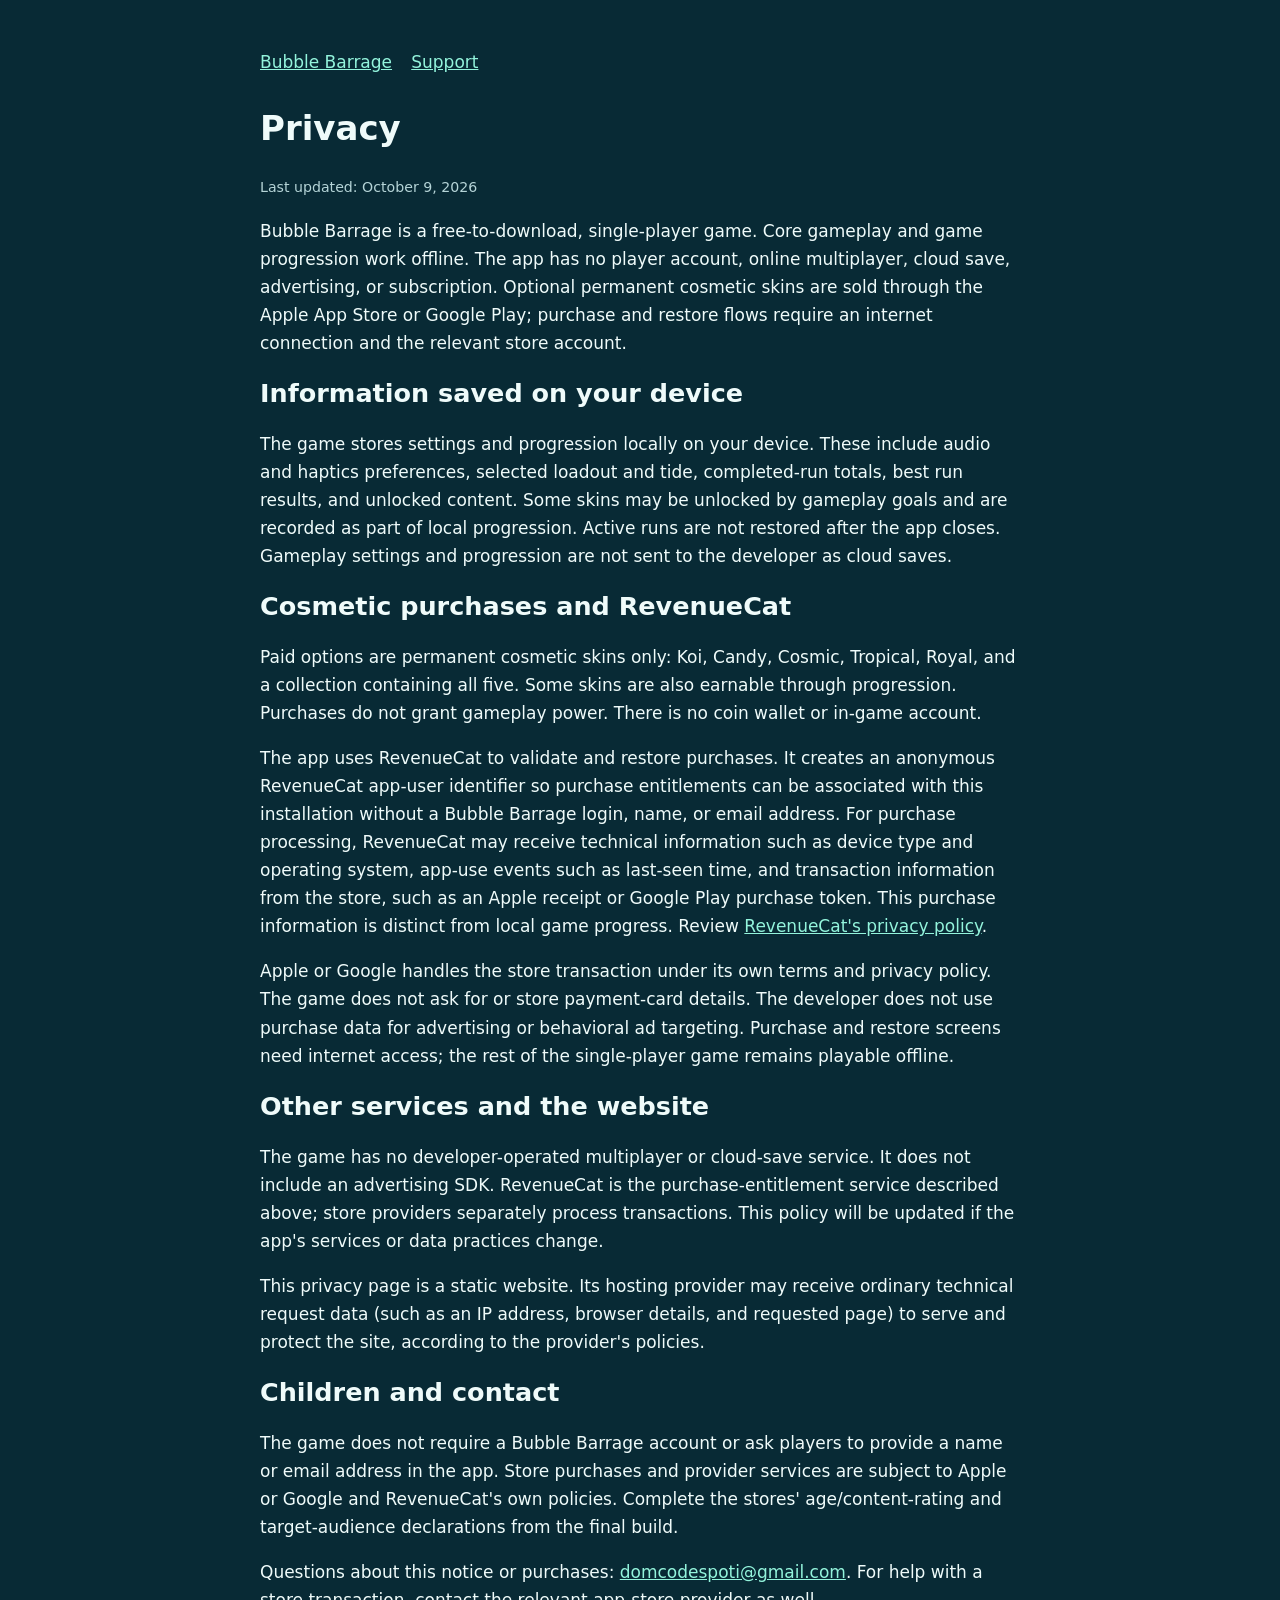
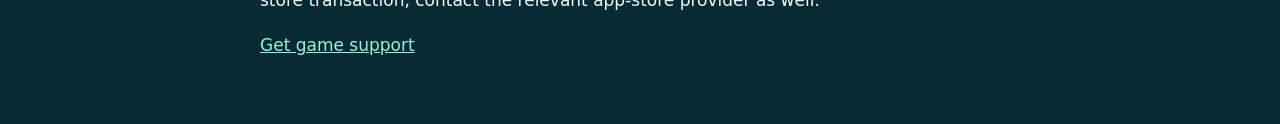
==== privacy/index.html @ af56e0f8 "Add Bubble Barrage public site and Pages deployment" ====
<!doctype html>
<html lang="en">
<head><meta charset="utf-8"><meta name="viewport" content="width=device-width, initial-scale=1"><meta name="description" content="Privacy information for Bubble Barrage, an offline single-player game with optional cosmetic purchases."><title>Privacy — Bubble Barrage</title><style>body{margin:0;background:#082a35;color:#effbfa;font:17px/1.65 system-ui,sans-serif}main{max-width:760px;margin:0 auto;padding:3rem 1.25rem}a{color:#93f4dc}h1,h2{line-height:1.2}nav{display:flex;gap:1.2rem;margin-bottom:2rem}small{color:#b5d4d7}</style></head>
<body><main><nav><a href="../">Bubble Barrage</a><a href="../support/">Support</a></nav><h1>Privacy</h1><p><small>Last updated: October 9, 2026</small></p>
<p>Bubble Barrage is a free-to-download, single-player game. Core gameplay and game progression work offline. The app has no player account, online multiplayer, cloud save, advertising, or subscription. Optional permanent cosmetic skins are sold through the Apple App Store or Google Play; purchase and restore flows require an internet connection and the relevant store account.</p>
<h2>Information saved on your device</h2><p>The game stores settings and progression locally on your device. These include audio and haptics preferences, selected loadout and tide, completed-run totals, best run results, and unlocked content. Some skins may be unlocked by gameplay goals and are recorded as part of local progression. Active runs are not restored after the app closes. Gameplay settings and progression are not sent to the developer as cloud saves.</p>
<h2>Cosmetic purchases and RevenueCat</h2><p>Paid options are permanent cosmetic skins only: Koi, Candy, Cosmic, Tropical, Royal, and a collection containing all five. Some skins are also earnable through progression. Purchases do not grant gameplay power. There is no coin wallet or in-game account.</p><p>The app uses RevenueCat to validate and restore purchases. It creates an anonymous RevenueCat app-user identifier so purchase entitlements can be associated with this installation without a Bubble Barrage login, name, or email address. For purchase processing, RevenueCat may receive technical information such as device type and operating system, app-use events such as last-seen time, and transaction information from the store, such as an Apple receipt or Google Play purchase token. This purchase information is distinct from local game progress. Review <a href="https://www.revenuecat.com/privacy/">RevenueCat's privacy policy</a>.</p><p>Apple or Google handles the store transaction under its own terms and privacy policy. The game does not ask for or store payment-card details. The developer does not use purchase data for advertising or behavioral ad targeting. Purchase and restore screens need internet access; the rest of the single-player game remains playable offline.</p>
<h2>Other services and the website</h2><p>The game has no developer-operated multiplayer or cloud-save service. It does not include an advertising SDK. RevenueCat is the purchase-entitlement service described above; store providers separately process transactions. This policy will be updated if the app's services or data practices change.</p><p>This privacy page is a static website. Its hosting provider may receive ordinary technical request data (such as an IP address, browser details, and requested page) to serve and protect the site, according to the provider's policies.</p>
<h2>Children and contact</h2><p>The game does not require a Bubble Barrage account or ask players to provide a name or email address in the app. Store purchases and provider services are subject to Apple or Google and RevenueCat's own policies. Complete the stores' age/content-rating and target-audience declarations from the final build.</p><p>Questions about this notice or purchases: <a href="mailto:domcodespoti@gmail.com?subject=Bubble%20Barrage%20privacy%20or%20purchase">domcodespoti@gmail.com</a>. For help with a store transaction, contact the relevant app-store provider as well.</p><p><a href="../support/">Get game support</a></p></main></body></html>
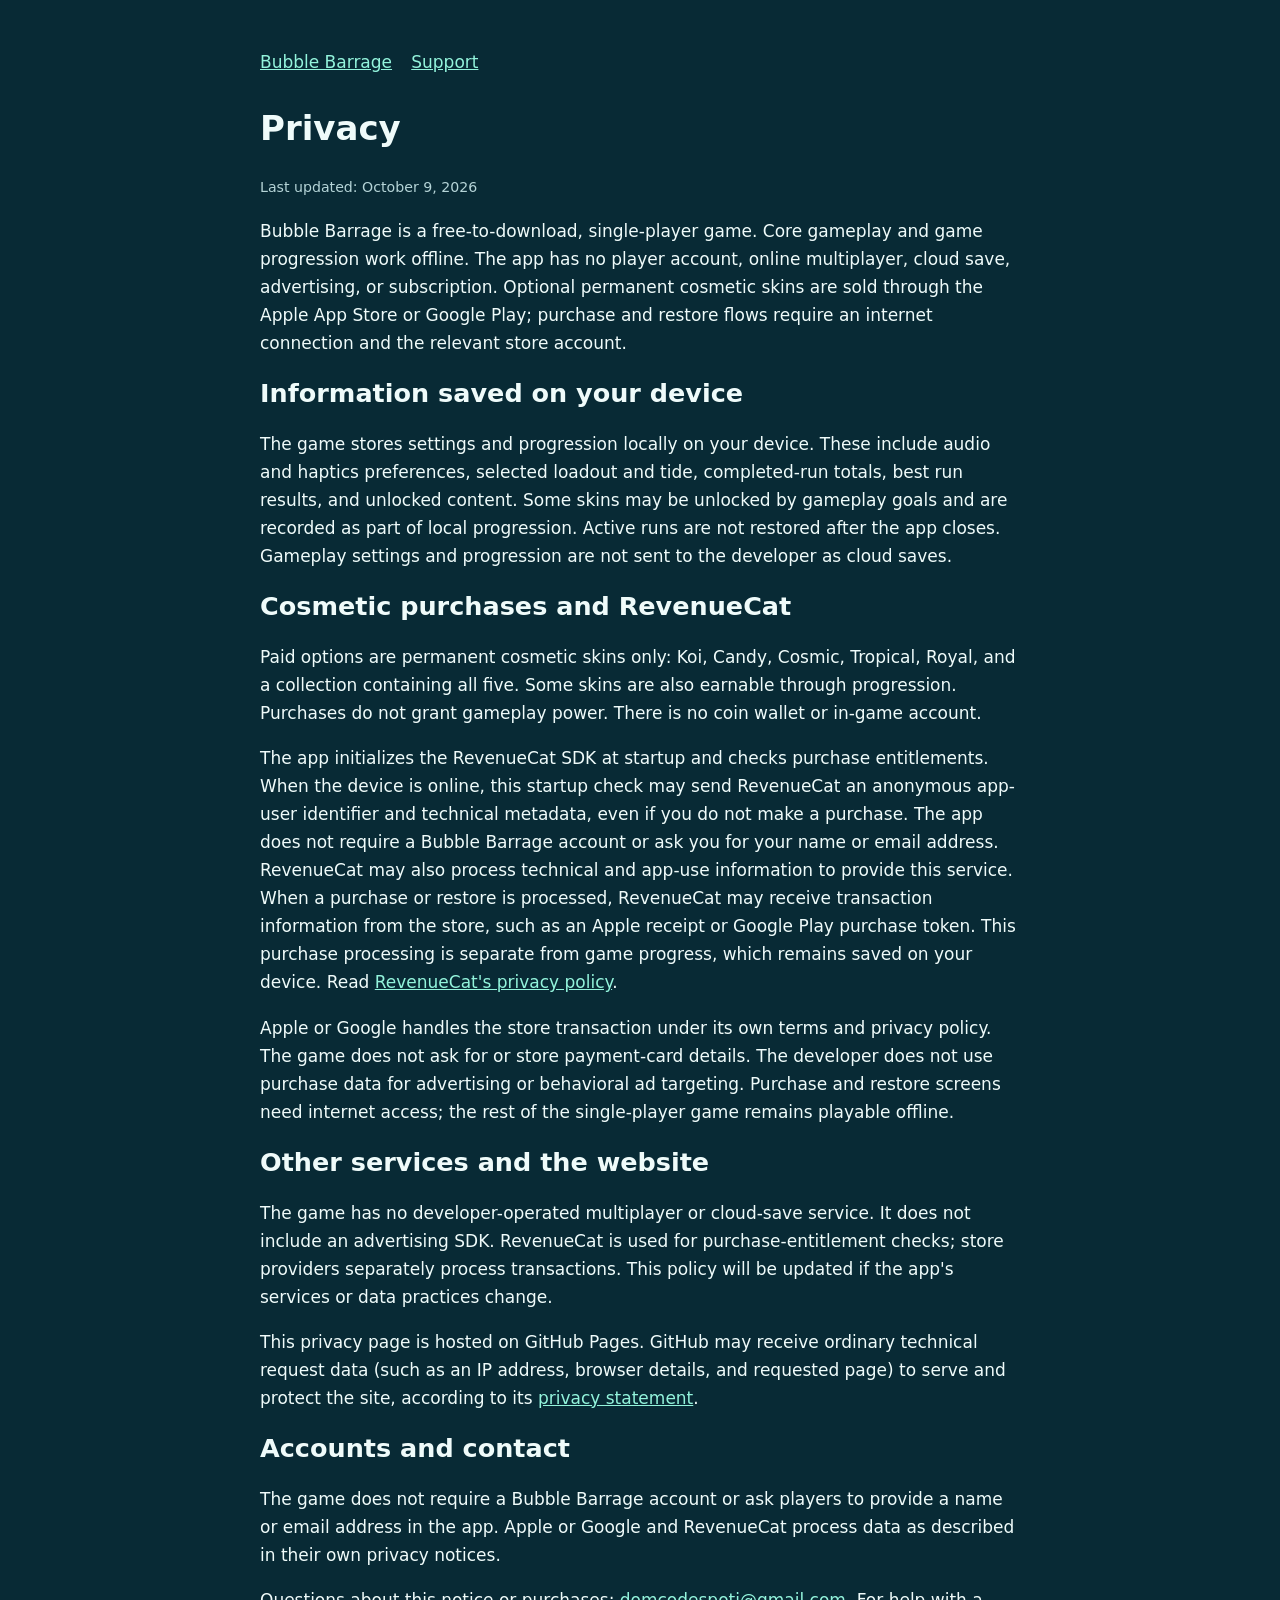
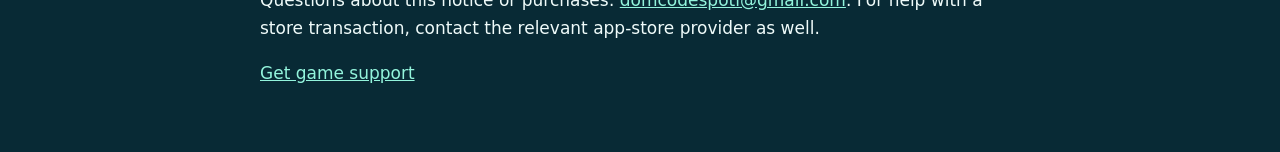
==== commit 7793c3af: "Update privacy notice for startup entitlement checks" ====
--- a/privacy/index.html
+++ b/privacy/index.html
@@ -1,9 +1,28 @@
 <!doctype html>
 <html lang="en">
-<head><meta charset="utf-8"><meta name="viewport" content="width=device-width, initial-scale=1"><meta name="description" content="Privacy information for Bubble Barrage, an offline single-player game with optional cosmetic purchases."><title>Privacy — Bubble Barrage</title><style>body{margin:0;background:#082a35;color:#effbfa;font:17px/1.65 system-ui,sans-serif}main{max-width:760px;margin:0 auto;padding:3rem 1.25rem}a{color:#93f4dc}h1,h2{line-height:1.2}nav{display:flex;gap:1.2rem;margin-bottom:2rem}small{color:#b5d4d7}</style></head>
-<body><main><nav><a href="../">Bubble Barrage</a><a href="../support/">Support</a></nav><h1>Privacy</h1><p><small>Last updated: October 9, 2026</small></p>
+<head>
+<meta charset="utf-8">
+<meta name="viewport" content="width=device-width, initial-scale=1">
+<meta name="description" content="Privacy information for Bubble Barrage, an offline single-player game with optional cosmetic purchases.">
+<title>Privacy — Bubble Barrage</title>
+<style>body{margin:0;background:#082a35;color:#effbfa;font:17px/1.65 system-ui,sans-serif}main{max-width:760px;margin:0 auto;padding:3rem 1.25rem}a{color:#93f4dc}h1,h2{line-height:1.2}nav{display:flex;gap:1.2rem;margin-bottom:2rem}small{color:#b5d4d7}</style>
+</head>
+<body><main>
+<nav><a href="../">Bubble Barrage</a><a href="../support/">Support</a></nav>
+<h1>Privacy</h1><p><small>Last updated: October 9, 2026</small></p>
 <p>Bubble Barrage is a free-to-download, single-player game. Core gameplay and game progression work offline. The app has no player account, online multiplayer, cloud save, advertising, or subscription. Optional permanent cosmetic skins are sold through the Apple App Store or Google Play; purchase and restore flows require an internet connection and the relevant store account.</p>
-<h2>Information saved on your device</h2><p>The game stores settings and progression locally on your device. These include audio and haptics preferences, selected loadout and tide, completed-run totals, best run results, and unlocked content. Some skins may be unlocked by gameplay goals and are recorded as part of local progression. Active runs are not restored after the app closes. Gameplay settings and progression are not sent to the developer as cloud saves.</p>
-<h2>Cosmetic purchases and RevenueCat</h2><p>Paid options are permanent cosmetic skins only: Koi, Candy, Cosmic, Tropical, Royal, and a collection containing all five. Some skins are also earnable through progression. Purchases do not grant gameplay power. There is no coin wallet or in-game account.</p><p>The app uses RevenueCat to validate and restore purchases. It creates an anonymous RevenueCat app-user identifier so purchase entitlements can be associated with this installation without a Bubble Barrage login, name, or email address. For purchase processing, RevenueCat may receive technical information such as device type and operating system, app-use events such as last-seen time, and transaction information from the store, such as an Apple receipt or Google Play purchase token. This purchase information is distinct from local game progress. Review <a href="https://www.revenuecat.com/privacy/">RevenueCat's privacy policy</a>.</p><p>Apple or Google handles the store transaction under its own terms and privacy policy. The game does not ask for or store payment-card details. The developer does not use purchase data for advertising or behavioral ad targeting. Purchase and restore screens need internet access; the rest of the single-player game remains playable offline.</p>
-<h2>Other services and the website</h2><p>The game has no developer-operated multiplayer or cloud-save service. It does not include an advertising SDK. RevenueCat is the purchase-entitlement service described above; store providers separately process transactions. This policy will be updated if the app's services or data practices change.</p><p>This privacy page is a static website. Its hosting provider may receive ordinary technical request data (such as an IP address, browser details, and requested page) to serve and protect the site, according to the provider's policies.</p>
-<h2>Children and contact</h2><p>The game does not require a Bubble Barrage account or ask players to provide a name or email address in the app. Store purchases and provider services are subject to Apple or Google and RevenueCat's own policies. Complete the stores' age/content-rating and target-audience declarations from the final build.</p><p>Questions about this notice or purchases: <a href="mailto:domcodespoti@gmail.com?subject=Bubble%20Barrage%20privacy%20or%20purchase">domcodespoti@gmail.com</a>. For help with a store transaction, contact the relevant app-store provider as well.</p><p><a href="../support/">Get game support</a></p></main></body></html>
+<h2>Information saved on your device</h2>
+<p>The game stores settings and progression locally on your device. These include audio and haptics preferences, selected loadout and tide, completed-run totals, best run results, and unlocked content. Some skins may be unlocked by gameplay goals and are recorded as part of local progression. Active runs are not restored after the app closes. Gameplay settings and progression are not sent to the developer as cloud saves.</p>
+<h2>Cosmetic purchases and RevenueCat</h2>
+<p>Paid options are permanent cosmetic skins only: Koi, Candy, Cosmic, Tropical, Royal, and a collection containing all five. Some skins are also earnable through progression. Purchases do not grant gameplay power. There is no coin wallet or in-game account.</p>
+<p>The app initializes the RevenueCat SDK at startup and checks purchase entitlements. When the device is online, this startup check may send RevenueCat an anonymous app-user identifier and technical metadata, even if you do not make a purchase. The app does not require a Bubble Barrage account or ask you for your name or email address. RevenueCat may also process technical and app-use information to provide this service. When a purchase or restore is processed, RevenueCat may receive transaction information from the store, such as an Apple receipt or Google Play purchase token. This purchase processing is separate from game progress, which remains saved on your device. Read <a href="https://www.revenuecat.com/privacy/">RevenueCat's privacy policy</a>.</p>
+<p>Apple or Google handles the store transaction under its own terms and privacy policy. The game does not ask for or store payment-card details. The developer does not use purchase data for advertising or behavioral ad targeting. Purchase and restore screens need internet access; the rest of the single-player game remains playable offline.</p>
+<h2>Other services and the website</h2>
+<p>The game has no developer-operated multiplayer or cloud-save service. It does not include an advertising SDK. RevenueCat is used for purchase-entitlement checks; store providers separately process transactions. This policy will be updated if the app's services or data practices change.</p>
+<p>This privacy page is hosted on GitHub Pages. GitHub may receive ordinary technical request data (such as an IP address, browser details, and requested page) to serve and protect the site, according to its <a href="https://docs.github.com/en/site-policy/privacy-policies/github-privacy-statement">privacy statement</a>.</p>
+<h2>Accounts and contact</h2>
+<p>The game does not require a Bubble Barrage account or ask players to provide a name or email address in the app. Apple or Google and RevenueCat process data as described in their own privacy notices.</p>
+<p>Questions about this notice or purchases: <a href="mailto:domcodespoti@gmail.com?subject=Bubble%20Barrage%20privacy%20or%20purchase">domcodespoti@gmail.com</a>. For help with a store transaction, contact the relevant app-store provider as well.</p>
+<p><a href="../support/">Get game support</a></p>
+</main></body>
+</html>
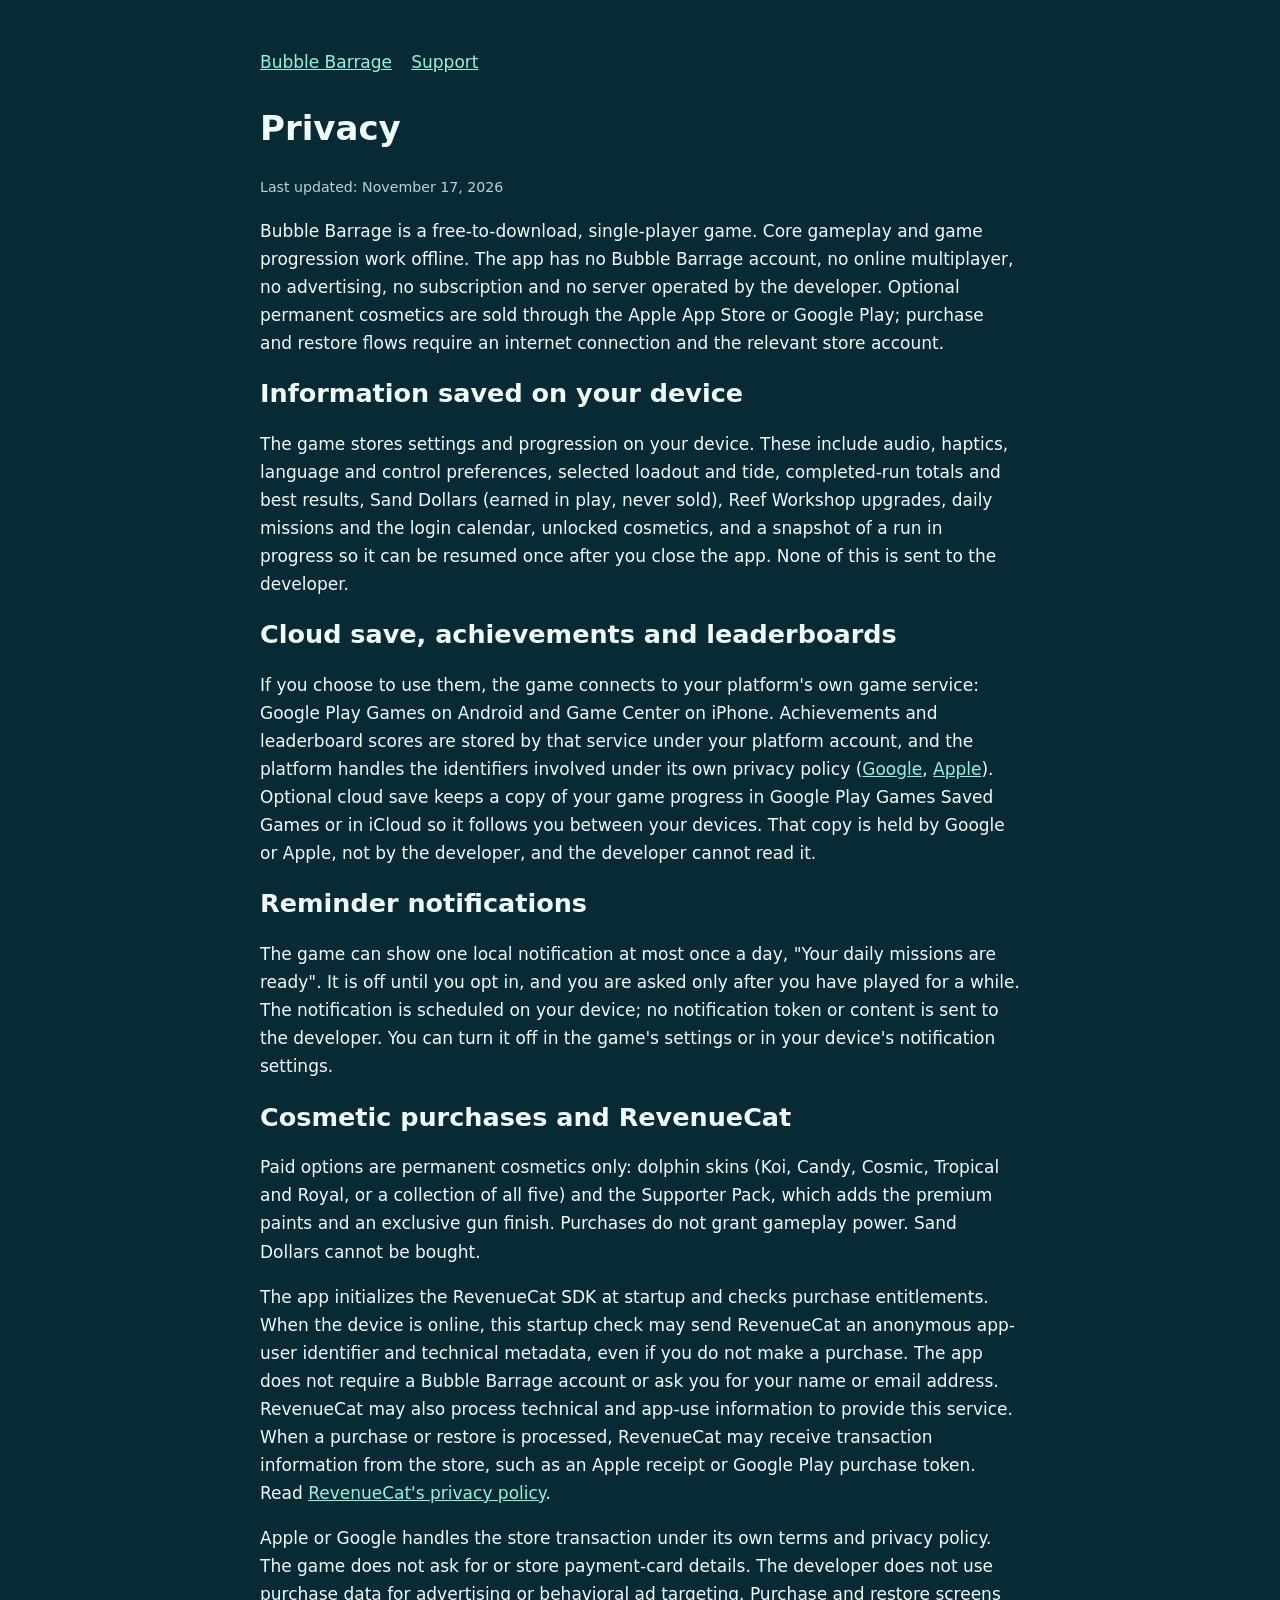
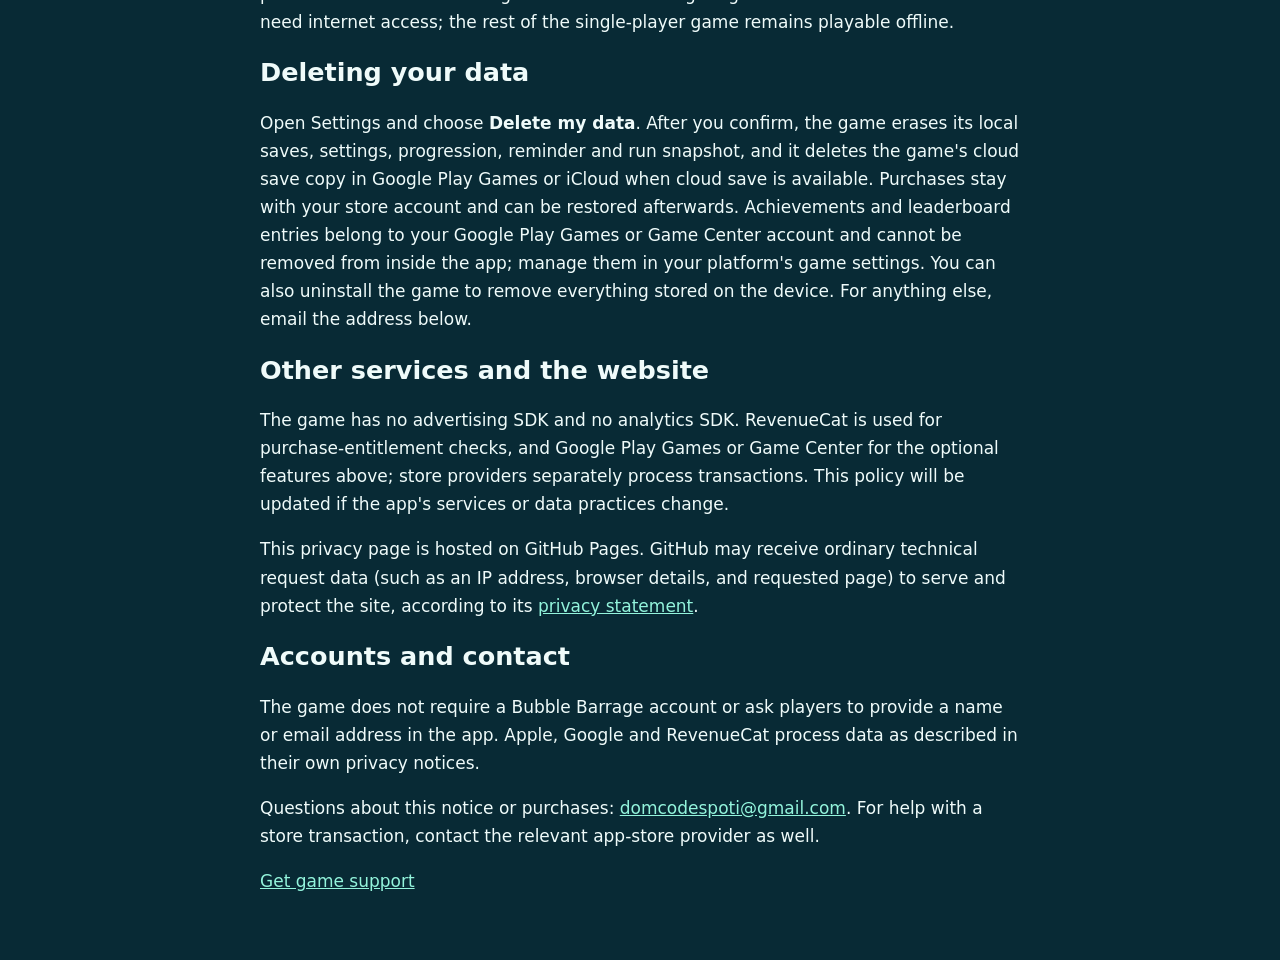
==== commit 3c3a36e4: "Update privacy notice and support page for the meta layer: cloud save, achievements, opt-in reminder" ====
--- a/privacy/index.html
+++ b/privacy/index.html
@@ -3,25 +3,31 @@
 <head>
 <meta charset="utf-8">
 <meta name="viewport" content="width=device-width, initial-scale=1">
-<meta name="description" content="Privacy information for Bubble Barrage, an offline single-player game with optional cosmetic purchases.">
+<meta name="description" content="Privacy information for Bubble Barrage, a single-player game with optional cosmetic purchases, optional platform cloud save and optional reminders.">
 <title>Privacy — Bubble Barrage</title>
 <style>body{margin:0;background:#082a35;color:#effbfa;font:17px/1.65 system-ui,sans-serif}main{max-width:760px;margin:0 auto;padding:3rem 1.25rem}a{color:#93f4dc}h1,h2{line-height:1.2}nav{display:flex;gap:1.2rem;margin-bottom:2rem}small{color:#b5d4d7}</style>
 </head>
 <body><main>
 <nav><a href="../">Bubble Barrage</a><a href="../support/">Support</a></nav>
-<h1>Privacy</h1><p><small>Last updated: October 9, 2026</small></p>
-<p>Bubble Barrage is a free-to-download, single-player game. Core gameplay and game progression work offline. The app has no player account, online multiplayer, cloud save, advertising, or subscription. Optional permanent cosmetic skins are sold through the Apple App Store or Google Play; purchase and restore flows require an internet connection and the relevant store account.</p>
+<h1>Privacy</h1><p><small>Last updated: November 17, 2026</small></p>
+<p>Bubble Barrage is a free-to-download, single-player game. Core gameplay and game progression work offline. The app has no Bubble Barrage account, no online multiplayer, no advertising, no subscription and no server operated by the developer. Optional permanent cosmetics are sold through the Apple App Store or Google Play; purchase and restore flows require an internet connection and the relevant store account.</p>
 <h2>Information saved on your device</h2>
-<p>The game stores settings and progression locally on your device. These include audio and haptics preferences, selected loadout and tide, completed-run totals, best run results, and unlocked content. Some skins may be unlocked by gameplay goals and are recorded as part of local progression. Active runs are not restored after the app closes. Gameplay settings and progression are not sent to the developer as cloud saves.</p>
+<p>The game stores settings and progression on your device. These include audio, haptics, language and control preferences, selected loadout and tide, completed-run totals and best results, Sand Dollars (earned in play, never sold), Reef Workshop upgrades, daily missions and the login calendar, unlocked cosmetics, and a snapshot of a run in progress so it can be resumed once after you close the app. None of this is sent to the developer.</p>
+<h2>Cloud save, achievements and leaderboards</h2>
+<p>If you choose to use them, the game connects to your platform's own game service: Google Play Games on Android and Game Center on iPhone. Achievements and leaderboard scores are stored by that service under your platform account, and the platform handles the identifiers involved under its own privacy policy (<a href="https://policies.google.com/privacy">Google</a>, <a href="https://www.apple.com/legal/privacy/">Apple</a>). Optional cloud save keeps a copy of your game progress in Google Play Games Saved Games or in iCloud so it follows you between your devices. That copy is held by Google or Apple, not by the developer, and the developer cannot read it.</p>
+<h2>Reminder notifications</h2>
+<p>The game can show one local notification at most once a day, "Your daily missions are ready". It is off until you opt in, and you are asked only after you have played for a while. The notification is scheduled on your device; no notification token or content is sent to the developer. You can turn it off in the game's settings or in your device's notification settings.</p>
 <h2>Cosmetic purchases and RevenueCat</h2>
-<p>Paid options are permanent cosmetic skins only: Koi, Candy, Cosmic, Tropical, Royal, and a collection containing all five. Some skins are also earnable through progression. Purchases do not grant gameplay power. There is no coin wallet or in-game account.</p>
-<p>The app initializes the RevenueCat SDK at startup and checks purchase entitlements. When the device is online, this startup check may send RevenueCat an anonymous app-user identifier and technical metadata, even if you do not make a purchase. The app does not require a Bubble Barrage account or ask you for your name or email address. RevenueCat may also process technical and app-use information to provide this service. When a purchase or restore is processed, RevenueCat may receive transaction information from the store, such as an Apple receipt or Google Play purchase token. This purchase processing is separate from game progress, which remains saved on your device. Read <a href="https://www.revenuecat.com/privacy/">RevenueCat's privacy policy</a>.</p>
+<p>Paid options are permanent cosmetics only: dolphin skins (Koi, Candy, Cosmic, Tropical and Royal, or a collection of all five) and the Supporter Pack, which adds the premium paints and an exclusive gun finish. Purchases do not grant gameplay power. Sand Dollars cannot be bought.</p>
+<p>The app initializes the RevenueCat SDK at startup and checks purchase entitlements. When the device is online, this startup check may send RevenueCat an anonymous app-user identifier and technical metadata, even if you do not make a purchase. The app does not require a Bubble Barrage account or ask you for your name or email address. RevenueCat may also process technical and app-use information to provide this service. When a purchase or restore is processed, RevenueCat may receive transaction information from the store, such as an Apple receipt or Google Play purchase token. Read <a href="https://www.revenuecat.com/privacy/">RevenueCat's privacy policy</a>.</p>
 <p>Apple or Google handles the store transaction under its own terms and privacy policy. The game does not ask for or store payment-card details. The developer does not use purchase data for advertising or behavioral ad targeting. Purchase and restore screens need internet access; the rest of the single-player game remains playable offline.</p>
+<h2>Deleting your data</h2>
+<p>Open Settings and choose <strong>Delete my data</strong>. After you confirm, the game erases its local saves, settings, progression, reminder and run snapshot, and it deletes the game's cloud save copy in Google Play Games or iCloud when cloud save is available. Purchases stay with your store account and can be restored afterwards. Achievements and leaderboard entries belong to your Google Play Games or Game Center account and cannot be removed from inside the app; manage them in your platform's game settings. You can also uninstall the game to remove everything stored on the device. For anything else, email the address below.</p>
 <h2>Other services and the website</h2>
-<p>The game has no developer-operated multiplayer or cloud-save service. It does not include an advertising SDK. RevenueCat is used for purchase-entitlement checks; store providers separately process transactions. This policy will be updated if the app's services or data practices change.</p>
+<p>The game has no advertising SDK and no analytics SDK. RevenueCat is used for purchase-entitlement checks, and Google Play Games or Game Center for the optional features above; store providers separately process transactions. This policy will be updated if the app's services or data practices change.</p>
 <p>This privacy page is hosted on GitHub Pages. GitHub may receive ordinary technical request data (such as an IP address, browser details, and requested page) to serve and protect the site, according to its <a href="https://docs.github.com/en/site-policy/privacy-policies/github-privacy-statement">privacy statement</a>.</p>
 <h2>Accounts and contact</h2>
-<p>The game does not require a Bubble Barrage account or ask players to provide a name or email address in the app. Apple or Google and RevenueCat process data as described in their own privacy notices.</p>
+<p>The game does not require a Bubble Barrage account or ask players to provide a name or email address in the app. Apple, Google and RevenueCat process data as described in their own privacy notices.</p>
 <p>Questions about this notice or purchases: <a href="mailto:domcodespoti@gmail.com?subject=Bubble%20Barrage%20privacy%20or%20purchase">domcodespoti@gmail.com</a>. For help with a store transaction, contact the relevant app-store provider as well.</p>
 <p><a href="../support/">Get game support</a></p>
 </main></body>
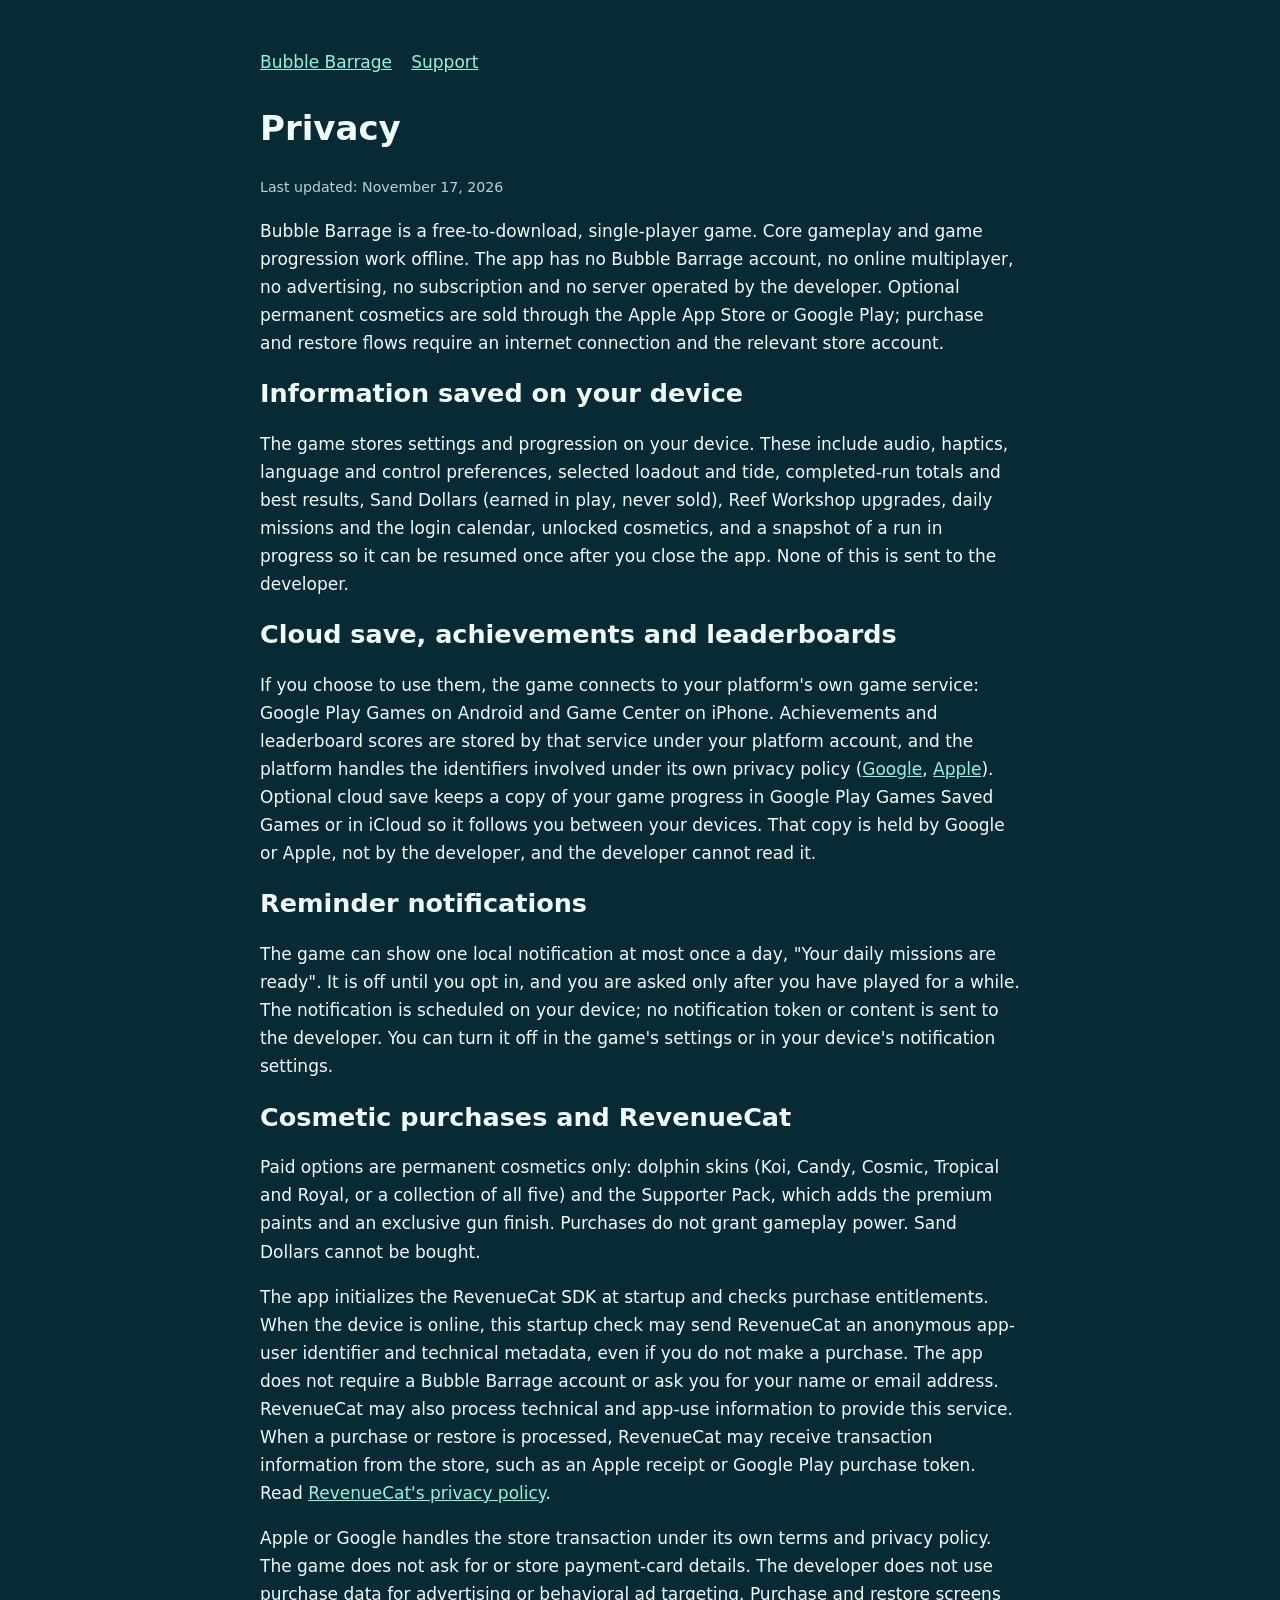
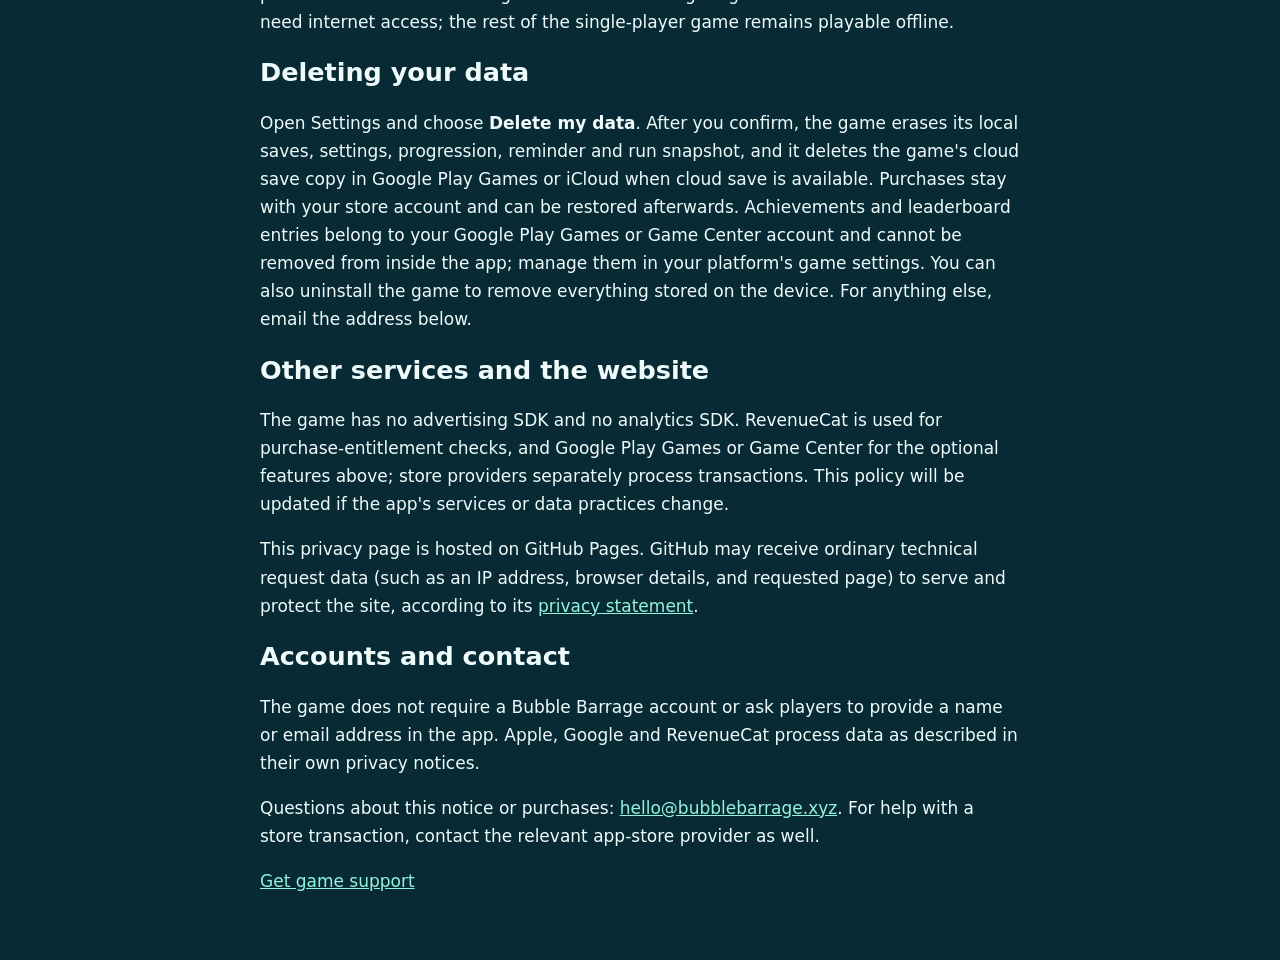
==== commit edb6e694: "Custom domain bubblebarrage.xyz; contact hello@bubblebarrage.xyz" ====
--- a/privacy/index.html
+++ b/privacy/index.html
@@ -21,14 +21,14 @@
 <p>Paid options are permanent cosmetics only: dolphin skins (Koi, Candy, Cosmic, Tropical and Royal, or a collection of all five) and the Supporter Pack, which adds the premium paints and an exclusive gun finish. Purchases do not grant gameplay power. Sand Dollars cannot be bought.</p>
 <p>The app initializes the RevenueCat SDK at startup and checks purchase entitlements. When the device is online, this startup check may send RevenueCat an anonymous app-user identifier and technical metadata, even if you do not make a purchase. The app does not require a Bubble Barrage account or ask you for your name or email address. RevenueCat may also process technical and app-use information to provide this service. When a purchase or restore is processed, RevenueCat may receive transaction information from the store, such as an Apple receipt or Google Play purchase token. Read <a href="https://www.revenuecat.com/privacy/">RevenueCat's privacy policy</a>.</p>
 <p>Apple or Google handles the store transaction under its own terms and privacy policy. The game does not ask for or store payment-card details. The developer does not use purchase data for advertising or behavioral ad targeting. Purchase and restore screens need internet access; the rest of the single-player game remains playable offline.</p>
-<h2>Deleting your data</h2>
+<h2 id="delete-data">Deleting your data</h2>
 <p>Open Settings and choose <strong>Delete my data</strong>. After you confirm, the game erases its local saves, settings, progression, reminder and run snapshot, and it deletes the game's cloud save copy in Google Play Games or iCloud when cloud save is available. Purchases stay with your store account and can be restored afterwards. Achievements and leaderboard entries belong to your Google Play Games or Game Center account and cannot be removed from inside the app; manage them in your platform's game settings. You can also uninstall the game to remove everything stored on the device. For anything else, email the address below.</p>
 <h2>Other services and the website</h2>
 <p>The game has no advertising SDK and no analytics SDK. RevenueCat is used for purchase-entitlement checks, and Google Play Games or Game Center for the optional features above; store providers separately process transactions. This policy will be updated if the app's services or data practices change.</p>
 <p>This privacy page is hosted on GitHub Pages. GitHub may receive ordinary technical request data (such as an IP address, browser details, and requested page) to serve and protect the site, according to its <a href="https://docs.github.com/en/site-policy/privacy-policies/github-privacy-statement">privacy statement</a>.</p>
 <h2>Accounts and contact</h2>
 <p>The game does not require a Bubble Barrage account or ask players to provide a name or email address in the app. Apple, Google and RevenueCat process data as described in their own privacy notices.</p>
-<p>Questions about this notice or purchases: <a href="mailto:domcodespoti@gmail.com?subject=Bubble%20Barrage%20privacy%20or%20purchase">domcodespoti@gmail.com</a>. For help with a store transaction, contact the relevant app-store provider as well.</p>
+<p>Questions about this notice or purchases: <a href="mailto:hello@bubblebarrage.xyz?subject=Bubble%20Barrage%20privacy%20or%20purchase">hello@bubblebarrage.xyz</a>. For help with a store transaction, contact the relevant app-store provider as well.</p>
 <p><a href="../support/">Get game support</a></p>
 </main></body>
 </html>
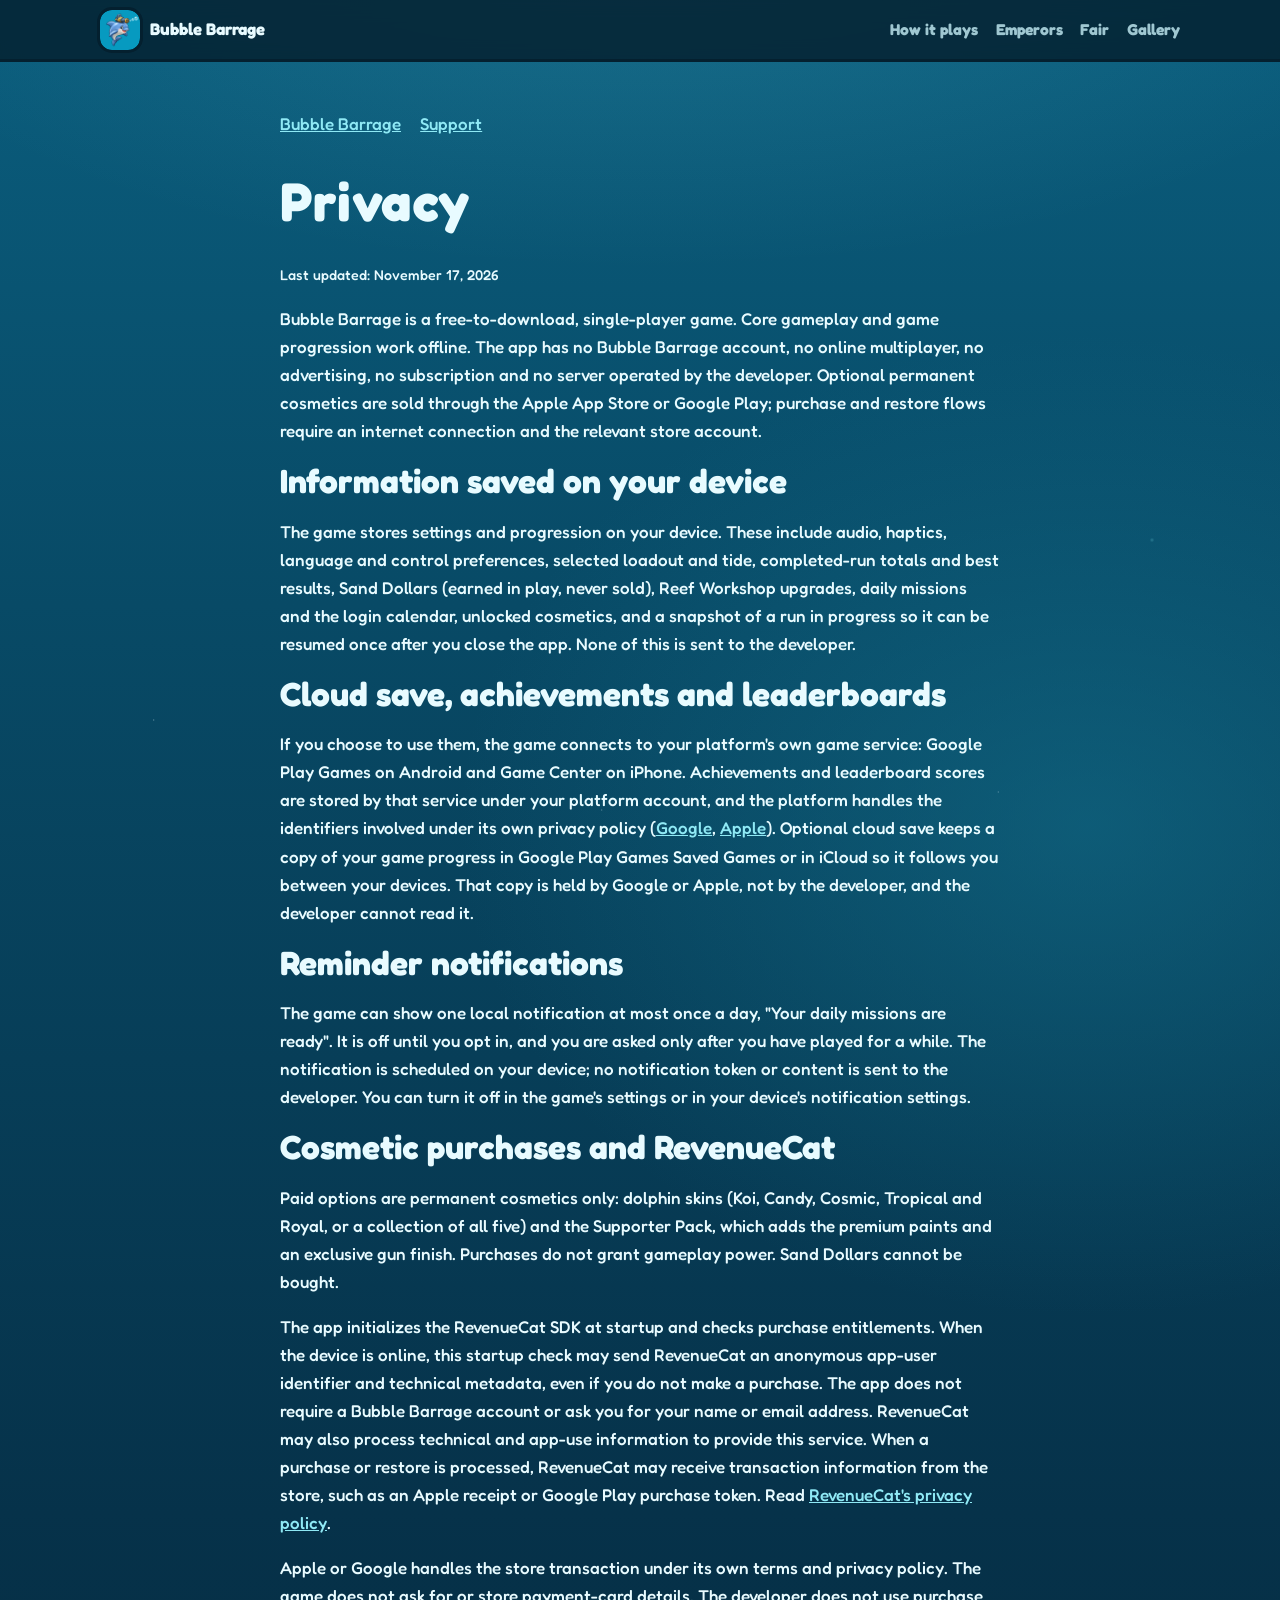
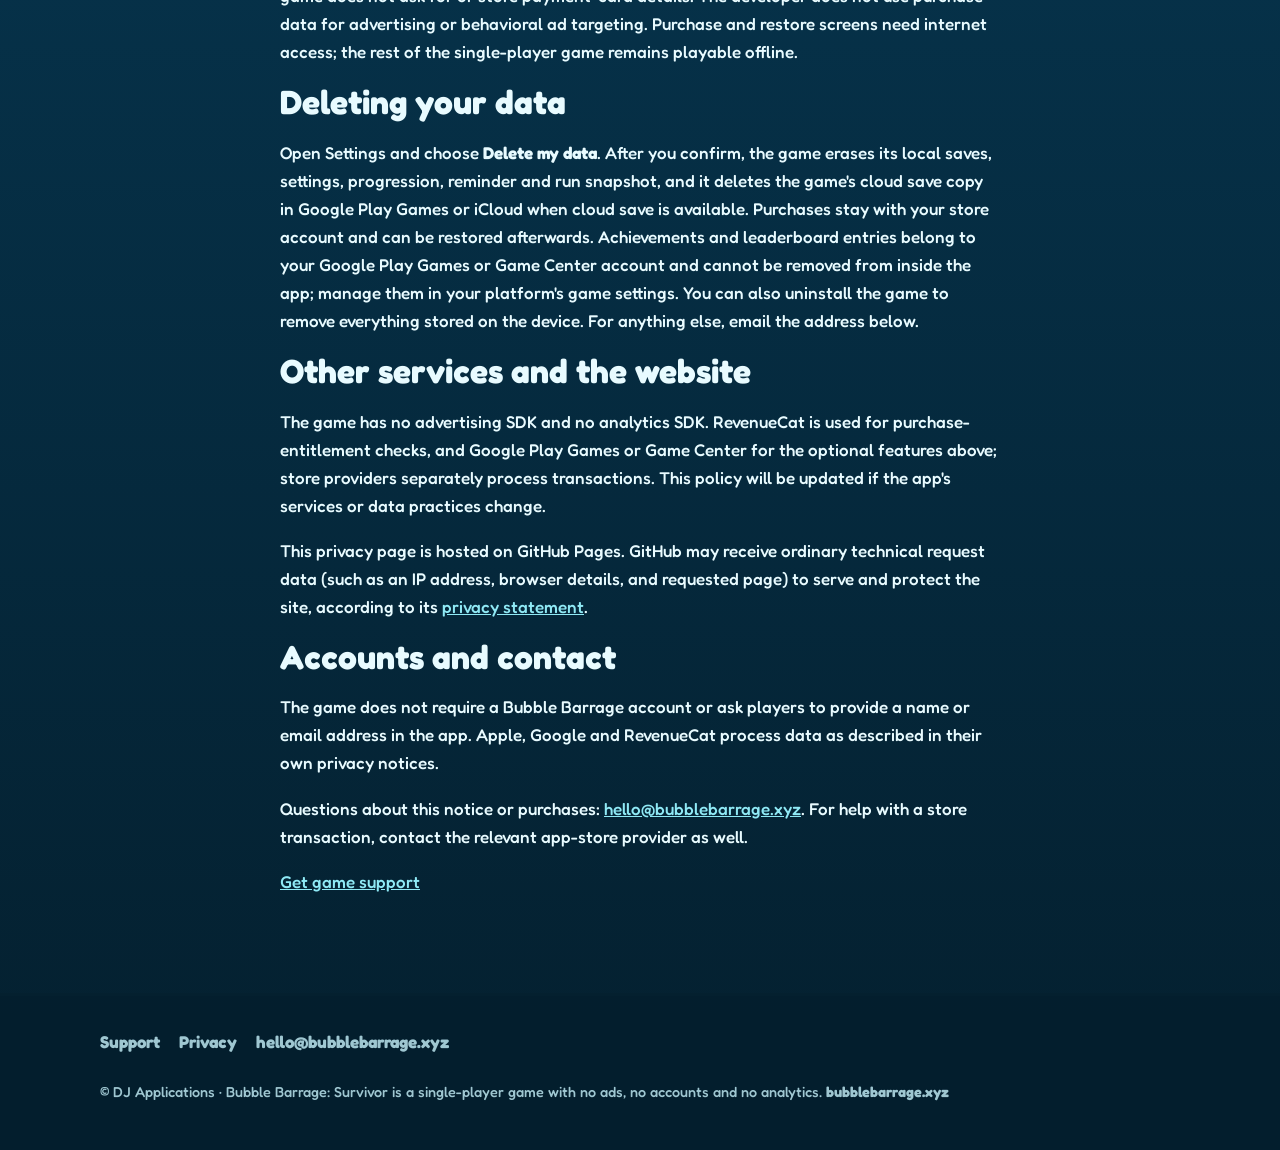
==== commit 6666b0a2: "Redesign: bubble-glass toybox landing page with real game art, gameplay loop, self-hosted assets" ====
--- a/privacy/index.html
+++ b/privacy/index.html
@@ -5,10 +5,38 @@
 <meta name="viewport" content="width=device-width, initial-scale=1">
 <meta name="description" content="Privacy information for Bubble Barrage, a single-player game with optional cosmetic purchases, optional platform cloud save and optional reminders.">
 <title>Privacy — Bubble Barrage</title>
-<style>body{margin:0;background:#082a35;color:#effbfa;font:17px/1.65 system-ui,sans-serif}main{max-width:760px;margin:0 auto;padding:3rem 1.25rem}a{color:#93f4dc}h1,h2{line-height:1.2}nav{display:flex;gap:1.2rem;margin-bottom:2rem}small{color:#b5d4d7}</style>
+<link rel="canonical" href="https://bubblebarrage.xyz/privacy/">
+<meta property="og:type" content="website">
+<meta property="og:site_name" content="Bubble Barrage">
+<meta property="og:title" content="Privacy — Bubble Barrage">
+<meta property="og:description" content="Privacy information for Bubble Barrage, a single-player game with optional cosmetic purchases, optional platform cloud save and optional reminders.">
+<meta property="og:url" content="https://bubblebarrage.xyz/privacy/">
+<link rel="icon" type="image/png" sizes="32x32" href="/assets/img/favicon-32.png">
+<link rel="icon" type="image/png" sizes="16x16" href="/assets/img/favicon-16.png">
+<link rel="apple-touch-icon" href="/assets/img/app-icon-180.png">
+<style>
+@font-face{font-family:"Fredoka";src:url("/assets/fonts/fredoka-500.woff2") format("woff2");font-weight:500;font-style:normal;font-display:swap}
+@font-face{font-family:"Fredoka";src:url("/assets/fonts/fredoka-700.woff2") format("woff2");font-weight:700;font-style:normal;font-display:swap}
+@font-face{font-family:"Cinzel";src:url("/assets/fonts/cinzel-latin.woff2") format("woff2");font-weight:700;font-style:normal;font-display:swap}
+</style>
+<link rel="stylesheet" href="/assets/site.css">
+<meta name="theme-color" content="#06324a">
 </head>
-<body><main>
-<nav><a href="../">Bubble Barrage</a><a href="../support/">Support</a></nav>
+<body>
+<a class="skip" href="#main">Skip to content</a>
+<header class="site">
+  <div class="nav">
+    <a class="brand" href="/"><img src="/assets/img/app-icon-180.png" width="40" height="40" alt="Bubble Barrage app icon: a smiling blue dolphin with a minigun">Bubble Barrage</a>
+    <nav aria-label="Sections">
+      <a href="/#how">How it plays</a>
+      <a href="/#emperors">Emperors</a>
+      <a href="/#fair">Fair</a>
+      <a href="/#gallery">Gallery</a>
+    </nav>
+  </div>
+</header>
+<main id="main" class="prose">
+<nav aria-label="Breadcrumb"><a href="/">Bubble Barrage</a><a href="/support/">Support</a></nav>
 <h1>Privacy</h1><p><small>Last updated: November 17, 2026</small></p>
 <p>Bubble Barrage is a free-to-download, single-player game. Core gameplay and game progression work offline. The app has no Bubble Barrage account, no online multiplayer, no advertising, no subscription and no server operated by the developer. Optional permanent cosmetics are sold through the Apple App Store or Google Play; purchase and restore flows require an internet connection and the relevant store account.</p>
 <h2>Information saved on your device</h2>
@@ -29,6 +57,17 @@
 <h2>Accounts and contact</h2>
 <p>The game does not require a Bubble Barrage account or ask players to provide a name or email address in the app. Apple, Google and RevenueCat process data as described in their own privacy notices.</p>
 <p>Questions about this notice or purchases: <a href="mailto:hello@bubblebarrage.xyz?subject=Bubble%20Barrage%20privacy%20or%20purchase">hello@bubblebarrage.xyz</a>. For help with a store transaction, contact the relevant app-store provider as well.</p>
-<p><a href="../support/">Get game support</a></p>
-</main></body>
+<p><a href="/support/">Get game support</a></p>
+</main>
+<footer class="site">
+  <div class="foot">
+    <nav aria-label="Footer">
+      <a href="/support/">Support</a>
+      <a href="/privacy/">Privacy</a>
+      <a href="mailto:hello@bubblebarrage.xyz?subject=Bubble%20Barrage">hello@bubblebarrage.xyz</a>
+    </nav>
+    <p class="copy">© DJ Applications · Bubble Barrage: Survivor is a single-player game with no ads, no accounts and no analytics. <a href="https://bubblebarrage.xyz/">bubblebarrage.xyz</a></p>
+  </div>
+</footer>
+</body>
 </html>
--- a/assets/site.css
+++ b/assets/site.css
@@ -0,0 +1,141 @@
+:root{
+  --abyss:#06324a; --deep:#0b4a63; --lagoon:#14738f;
+  --outline:#04202f; --ink:#06202e;
+  --bubble:#7ee8f2; --foam:#e8fbff; --pearl:#fff4ec; --blush:#ffd6e8;
+  --coral:#ff7468; --sunburst:#ffc94d; --sand:#f6e3b8; --kelp:#58d68d;
+  --muted:#9fc7d1;
+  --aurelius:#72dce0; --veyra:#ff967e; --nerath:#c2a8ff;
+  --radius-chip:14px; --radius-panel:24px; --outline-w:3px; --lip:6px;
+  --font-body:"Fredoka",system-ui,-apple-system,"Segoe UI",sans-serif;
+  --font-ceremony:"Cinzel",Georgia,serif;
+  --max:1120px;
+}
+*{box-sizing:border-box}
+html{scroll-behavior:smooth}
+@media (prefers-reduced-motion:reduce){html{scroll-behavior:auto}*,*::before,*::after{animation:none!important;transition:none!important}}
+body{
+  margin:0; color:var(--foam); font:500 17px/1.65 var(--font-body);
+  background:
+    radial-gradient(1200px 500px at 50% -80px, rgba(126,232,242,.14), transparent 70%),
+    radial-gradient(900px 700px at 85% 30%, rgba(20,115,143,.5), transparent 70%),
+    linear-gradient(180deg,#0a5d7d 0%,#084a66 22%,#06324a 55%,#041f2e 100%);
+  min-height:100vh;
+}
+body::before{ /* marine snow + rising bubbles, pure CSS */
+  content:""; position:fixed; inset:0; pointer-events:none; z-index:0; opacity:.5;
+  background-image:
+    radial-gradient(2px 2px at 12% 80%, rgba(232,251,255,.7), transparent 60%),
+    radial-gradient(3px 3px at 28% 65%, rgba(232,251,255,.5), transparent 60%),
+    radial-gradient(2px 2px at 47% 90%, rgba(232,251,255,.6), transparent 60%),
+    radial-gradient(3px 3px at 63% 72%, rgba(232,251,255,.45), transparent 60%),
+    radial-gradient(2px 2px at 78% 88%, rgba(232,251,255,.6), transparent 60%),
+    radial-gradient(4px 4px at 90% 60%, rgba(126,232,242,.5), transparent 60%);
+}
+main,header.site,footer.site{position:relative;z-index:1}
+/* type */
+h1,h2,h3{line-height:1.15;margin:0 0 .5em;text-wrap:balance}
+h1{font-size:clamp(2rem,5.2vw,3.4rem);font-weight:700;letter-spacing:.01em}
+h2{font-size:clamp(1.5rem,3.4vw,2.1rem);font-weight:700}
+h3{font-size:1.2rem;font-weight:700}
+p{margin:0 0 1em}
+.lede{font-size:clamp(1.05rem,2.2vw,1.3rem);color:var(--foam)}
+.small{font-size:.95rem;color:var(--muted)}
+.ceremony{font-family:var(--font-ceremony);font-weight:700;letter-spacing:.14em}
+/* layout */
+.wrap{max-width:var(--max);margin:0 auto;padding:0 1.25rem}
+section.block{padding:3.5rem 0}
+.eyebrow{display:inline-block;font-weight:700;font-size:.85rem;letter-spacing:.16em;text-transform:uppercase;color:var(--bubble);margin-bottom:.6rem}
+/* header */
+.skip{position:absolute;left:-999px;top:0;background:var(--sand);color:var(--ink);padding:.6rem 1rem;border-radius:0 0 12px 0;z-index:99;font-weight:700}
+.skip:focus{left:0}
+header.site{position:sticky;top:0;z-index:50;background:rgba(4,31,46,.82);backdrop-filter:blur(10px);border-bottom:3px solid var(--outline)}
+.nav{display:flex;align-items:center;gap:1rem;max-width:var(--max);margin:0 auto;padding:.6rem 1.25rem}
+.brand{display:flex;align-items:center;gap:.6rem;text-decoration:none;color:var(--foam);font-weight:700;font-size:1.05rem;margin-right:auto}
+.brand img{width:40px;height:40px;border-radius:12px;outline:3px solid var(--outline)}
+.nav nav{display:flex;gap:1.1rem;align-items:center}
+.nav nav a{color:var(--muted);text-decoration:none;font-weight:700;font-size:.98rem}
+.nav nav a:hover,.nav nav a:focus-visible{color:var(--foam)}
+.nav nav a:focus-visible,.btn:focus-visible,a.badge:focus-visible,.shots a:focus-visible{outline:3px solid var(--bubble);outline-offset:3px;border-radius:8px}
+@media(max-width:700px){.nav nav{display:none}.nav{justify-content:flex-start}}
+/* glass panel + buttons (bubble-glass toybox) */
+.glass{background:linear-gradient(180deg,rgba(232,251,255,.14),rgba(232,251,255,.04) 30%,rgba(4,32,47,.25));border:var(--outline-w) solid var(--outline);border-radius:var(--radius-panel);box-shadow:0 6px 0 rgba(4,32,47,.55),0 18px 40px rgba(0,0,0,.35),inset 0 2px 0 rgba(232,251,255,.35);position:relative}
+.glass::before{content:"";position:absolute;left:14px;right:14px;top:8px;height:26px;border-radius:14px;background:linear-gradient(180deg,rgba(255,255,255,.28),transparent);pointer-events:none}
+.btn{display:inline-block;font-weight:700;text-decoration:none;border:var(--outline-w) solid var(--outline);border-radius:18px;padding:.85rem 1.6rem;font-size:1.08rem;box-shadow:0 var(--lip) 0 var(--outline);transition:transform .08s ease,box-shadow .08s ease;cursor:pointer}
+.btn:active{transform:translateY(4px);box-shadow:0 2px 0 var(--outline)}
+.btn-gold{background:linear-gradient(180deg,#ffe1a1,var(--sunburst) 55%,#e8a93d);color:#3a2404}
+.btn-glass{background:linear-gradient(180deg,rgba(232,251,255,.22),rgba(232,251,255,.06));color:var(--foam)}
+.btn-row{display:flex;gap:1rem;flex-wrap:wrap;align-items:center;margin-top:1.2rem}
+/* hero */
+.hero{padding:3rem 0 2rem}
+.hero-grid{display:grid;gap:2rem;align-items:center}
+@media(min-width:900px){.hero-grid{grid-template-columns:1.05fr .95fr}}
+.hero-bg{position:absolute;inset:0;z-index:-1;overflow:hidden;border-bottom:3px solid var(--outline)}
+.hero-bg img{width:100%;height:100%;object-fit:cover;opacity:.5}
+.hero-bg::after{content:"";position:absolute;inset:0;background:linear-gradient(180deg,rgba(4,31,46,.25),rgba(4,31,46,.78))}
+.wordmark{max-width:min(480px,90%);height:auto;display:block;margin-bottom:.4rem;filter:drop-shadow(0 4px 0 rgba(4,32,47,.8))}
+.tagline{font-size:clamp(1.25rem,3vw,1.7rem);font-weight:700;margin:.4rem 0 .6rem}
+.tagline .n1{color:var(--bubble)}
+.store-badges{display:flex;gap:.8rem;flex-wrap:wrap;margin-top:1.1rem}
+a.badge{display:inline-block;line-height:0;border-radius:10px}
+a.badge img{display:block;height:56px;width:auto}
+a.badge.gp img{height:56px}
+/* phone frame with gameplay loop */
+.phone-wrap{display:flex;justify-content:center}
+.phone{width:min(300px,72vw);border:var(--outline-w) solid var(--outline);border-radius:44px;background:#02141d;padding:12px;box-shadow:0 8px 0 rgba(4,32,47,.6),0 30px 60px rgba(0,0,0,.5),inset 0 2px 0 rgba(232,251,255,.3)}
+.phone-screen{border-radius:34px;overflow:hidden;background:#02141d;aspect-ratio:9/16;position:relative}
+.phone-screen video,.phone-screen img{width:100%;height:100%;object-fit:cover;display:block}
+.phone-cap{text-align:center}
+/* feature cards */
+.cards{display:grid;gap:1.1rem;margin-top:1.6rem}
+@media(min-width:700px){.cards.cols3{grid-template-columns:repeat(3,1fr)}.cards.cols2{grid-template-columns:repeat(2,1fr)}}
+.card{padding:1.4rem 1.3rem}
+.card h3{margin-top:0}
+.card .glyph{font-size:1.6rem}
+.tick{list-style:none;margin:.8rem 0 0;padding:0}
+.tick li{padding:.35rem 0 .35rem 1.8rem;position:relative}
+.tick li::before{content:"";position:absolute;left:0;top:.75em;width:.9em;height:.9em;border-radius:50%;background:radial-gradient(circle at 35% 30%,#fff,var(--bubble) 55%,var(--lagoon));border:2px solid var(--outline)}
+/* emperors */
+.emperor-grid{display:grid;gap:1.4rem;margin-top:1.6rem}
+@media(min-width:860px){.emperor-grid{grid-template-columns:repeat(3,1fr)}}
+.emperor{overflow:hidden;padding:0}
+.emperor .art{overflow:hidden;background:linear-gradient(180deg,#0b4a63,#06324a)}
+.emperor .art img.hero{display:block;width:100%;height:auto}
+.emperor .who{padding:1.2rem 1.25rem 1.35rem}
+.emperor .who h3{margin:0}
+.emperor .patron{font-size:.85rem;font-weight:700;letter-spacing:.14em;text-transform:uppercase}
+.emperor.a .patron{color:var(--aurelius)} .emperor.v .patron{color:var(--veyra)} .emperor.n .patron{color:var(--nerath)}
+.emperor .quote{font-style:italic;color:var(--foam);margin:.5rem 0}
+.concord{margin-top:1.2rem;padding:1.3rem 1.3rem}
+/* tides */
+.tides{display:grid;gap:.8rem;margin-top:1.4rem}
+@media(min-width:760px){.tides{grid-template-columns:repeat(3,1fr)}.tide.abyss{grid-column:span 3}}
+.tide{padding:1.1rem 1.15rem}
+.tide h3{margin:0 0 .25rem;font-size:1.05rem}
+.tide .mult{display:inline-block;font-weight:700;background:rgba(255,201,77,.16);border:2px solid var(--sunburst);color:var(--sunburst);border-radius:999px;padding:.05rem .7rem;font-size:.85rem;margin:.3rem 0}
+.tide.abyss{border-color:var(--nerath)}
+/* gallery */
+.shots{display:grid;gap:1rem;margin-top:1.5rem;grid-template-columns:repeat(2,1fr)}
+@media(min-width:760px){.shots{grid-template-columns:repeat(4,1fr)}}
+.shots figure{margin:0}
+.shots a{display:block;border:var(--outline-w) solid var(--outline);border-radius:18px;overflow:hidden;box-shadow:0 5px 0 rgba(4,32,47,.6);line-height:0;background:#02141d}
+.shots img{width:100%;height:auto;display:block;aspect-ratio:9/16;object-fit:cover}
+.shots figcaption{font-size:.85rem;color:var(--muted);padding:.5rem .2rem 0;line-height:1.4}
+/* holiday */
+.holiday{border-color:var(--sunburst)}
+.holiday .when{display:inline-block;font-weight:700;background:var(--sunburst);color:#3a2404;border:2px solid var(--outline);border-radius:999px;padding:.1rem .9rem;margin:.4rem 0 .8rem}
+/* fair */
+.fair{columns:1;gap:2rem}
+@media(min-width:860px){.fair{columns:2}}
+.fair .pill{break-inside:avoid;margin-bottom:1rem;padding:1.1rem 1.2rem}
+/* footer */
+footer.site{border-top:3px solid var(--outline);background:rgba(4,31,46,.9);margin-top:2rem}
+.foot{display:flex;gap:1.5rem;flex-wrap:wrap;justify-content:space-between;align-items:flex-start;max-width:var(--max);margin:0 auto;padding:2rem 1.25rem}
+.foot nav{display:flex;gap:1.2rem;flex-wrap:wrap}
+.foot a{color:var(--muted);text-decoration:none;font-weight:700}
+.foot a:hover,.foot a:focus-visible{color:var(--foam)}
+.copy{color:var(--muted);font-size:.9rem;flex-basis:100%}
+/* prose pages (privacy/support share this) */
+.prose{max-width:760px;margin:0 auto;padding:3rem 1.25rem}
+.prose nav{display:flex;gap:1.2rem;margin-bottom:2rem;flex-wrap:wrap}
+.prose a{color:#8fe9f5}
+.prose .glass{padding:1.6rem}
